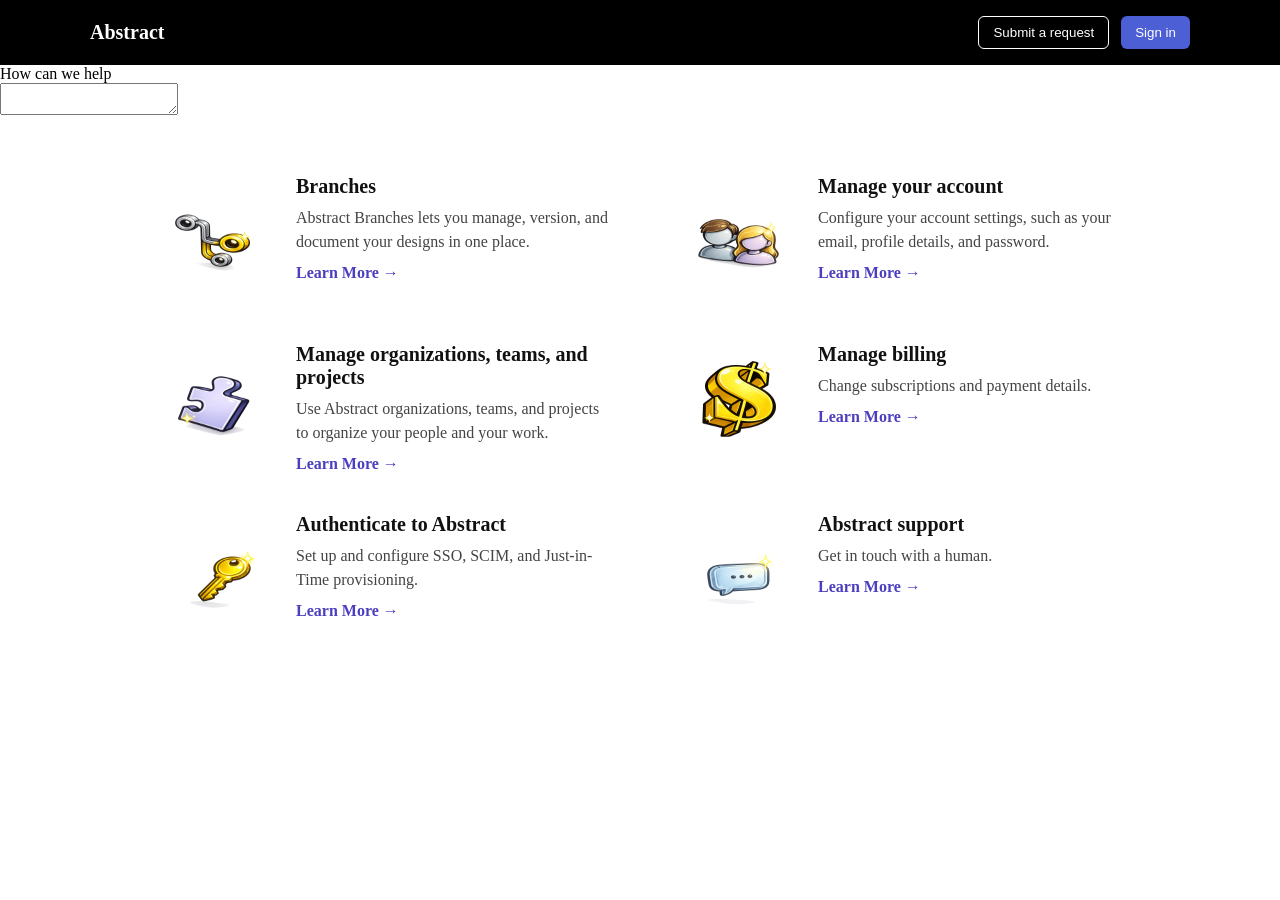
==== index.html @ 92b3b5ae "Merge pull request #4 from Richthofen97/feature/main-icons feat: add PNG icon assets and update card" ====
<!doctype html>
<html lang="en">
  <head>
    <meta charset="UTF-8" />
    <title></title>
    <link rel="stylesheet" href="Style.css" />
  </head>
  <body>
    <!-- Headerbereich - Bezad -->
    <header class="header">
      <div class="header-container">
        <div class="logo">
          <a href="#">Abstract</a>
        </div>

        <nav class="nav">
          <button class="btn submit">Submit a request</button>
          <button class="btn signin">Sign in</button>
        </nav>
      </div>
    </header>
    <!-- Searchbereich - Nikolai -->
    <section class="search">
      <div class="Überschrift">How can we help</div>
      <div class="Suchfeld">
        <textarea name="" id=""></textarea>
      </div>
    </section>
    <!-- Mainbereich - Bezad -->
    <main class="main">
      <div class="main-container">
        <div class="cards-grid">
          <article class="card">
            <div class="card-icon">
              <img src="./assets/icons/branch.png" alt="Branch icon" />
            </div>
            <div class="card-content">
              <h3 class="card-title">Branches</h3>
              <p class="card-text">
                Abstract Branches lets you manage, version, and document your
                designs in one place.
              </p>
              <a class="card-link" href="#">Learn More →</a>
            </div>
          </article>

          <article class="card">
            <div class="card-icon">
              <img src="./assets/icons/users.png" alt="Users icon" />
            </div>
            <div class="card-content">
              <h3 class="card-title">Manage your account</h3>
              <p class="card-text">
                Configure your account settings, such as your email, profile
                details, and password.
              </p>
              <a class="card-link" href="#">Learn More →</a>
            </div>
          </article>

          <article class="card">
            <div class="card-icon">
              <img src="./assets/icons/puzzle.png" alt="Puzzle icon" />
            </div>
            <div class="card-content">
              <h3 class="card-title">
                Manage organizations, teams, and projects
              </h3>
              <p class="card-text">
                Use Abstract organizations, teams, and projects to organize your
                people and your work.
              </p>
              <a class="card-link" href="#">Learn More →</a>
            </div>
          </article>

          <article class="card">
            <div class="card-icon">
              <img src="./assets/icons/dollar.png" alt="Dollar icon" />
            </div>
            <div class="card-content">
              <h3 class="card-title">Manage billing</h3>
              <p class="card-text">Change subscriptions and payment details.</p>
              <a class="card-link" href="#">Learn More →</a>
            </div>
          </article>

          <article class="card">
            <div class="card-icon">
              <img src="./assets/icons/key.png" alt="Key icon" />
            </div>
            <div class="card-content">
              <h3 class="card-title">Authenticate to Abstract</h3>
              <p class="card-text">
                Set up and configure SSO, SCIM, and Just-in-Time provisioning.
              </p>
              <a class="card-link" href="#">Learn More →</a>
            </div>
          </article>

          <article class="card">
            <div class="card-icon">
              <img src="./assets/icons/chat.png" alt="Chat icon" />
            </div>
            <div class="card-content">
              <h3 class="card-title">Abstract support</h3>
              <p class="card-text">Get in touch with a human.</p>
              <a class="card-link" href="#">Learn More →</a>
            </div>
          </article>
        </div>
      </div>
    </main>

    <!-- Footerbereich - Nikolai -->
    <footer></footer>
  </body>
</html>
---- Style.css ----
@import url(header.css);
@import url(search.css);
@import url(main.css);
@import url(footer.css);

* {
  box-sizing: border-box;
  padding: 0;
  margin: 0;
}
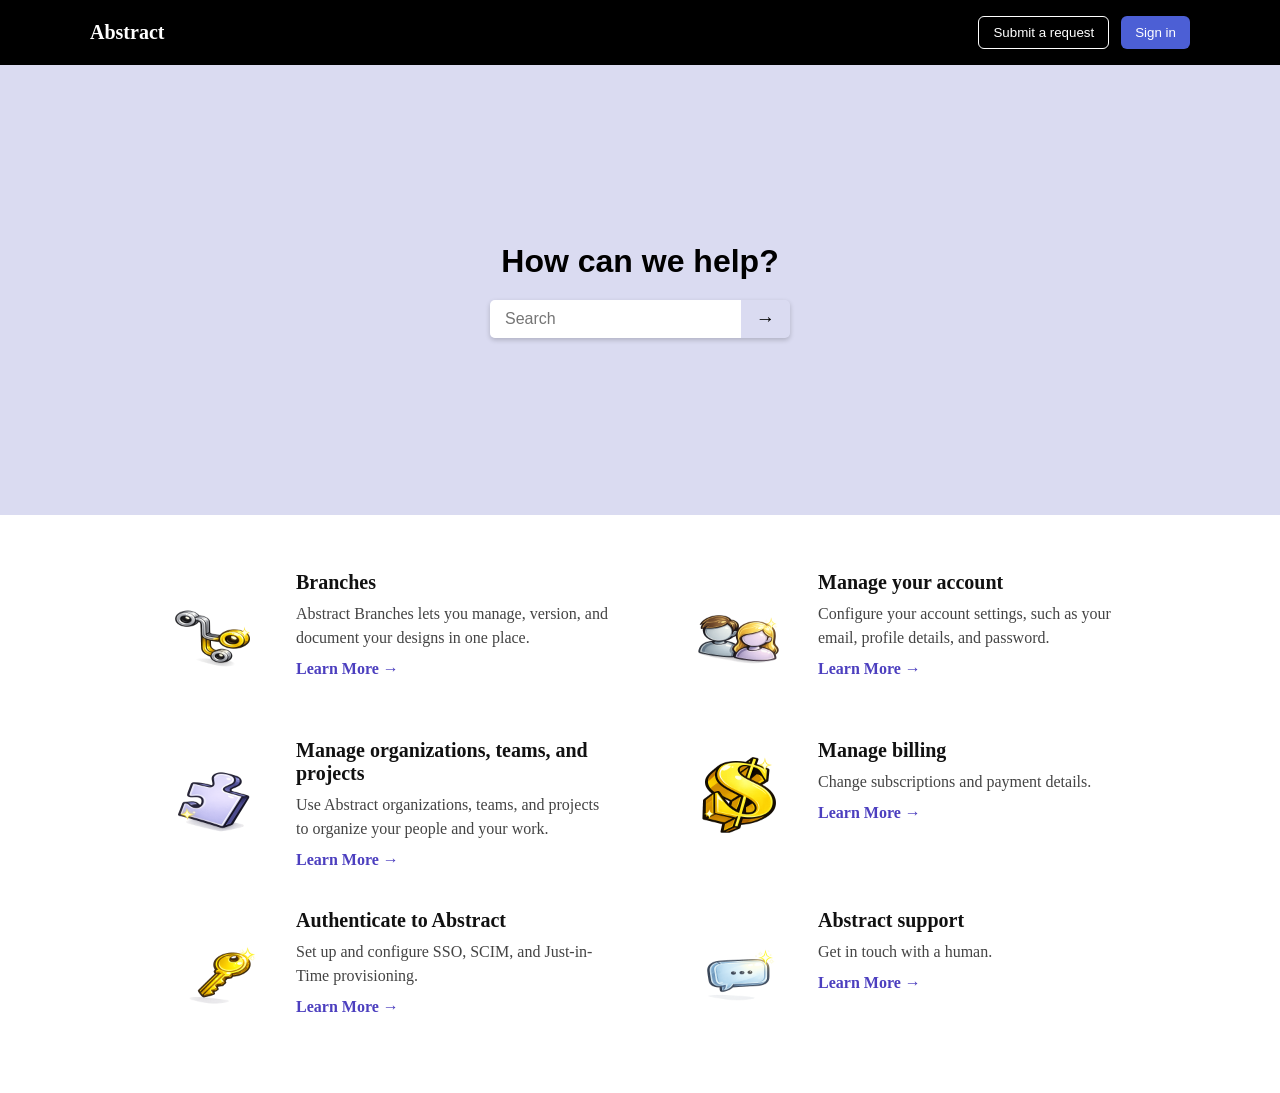
==== commit fba4749b: "Update index.html" ====
--- a/index.html
+++ b/index.html
@@ -20,12 +20,13 @@
       </div>
     </header>
     <!-- Searchbereich - Nikolai -->
-    <section class="search">
-      <div class="Überschrift">How can we help</div>
-      <div class="Suchfeld">
-        <textarea name="" id=""></textarea>
-      </div>
-    </section>
+     <div class="search-container">
+  <h1>How can we help?</h1>
+  <form class="search-box" action="#" method="get">
+    <input type="text" placeholder="Search">
+    <button type="submit">→</button>
+  </form>
+</div>
     <!-- Mainbereich - Bezad -->
     <main class="main">
       <div class="main-container">
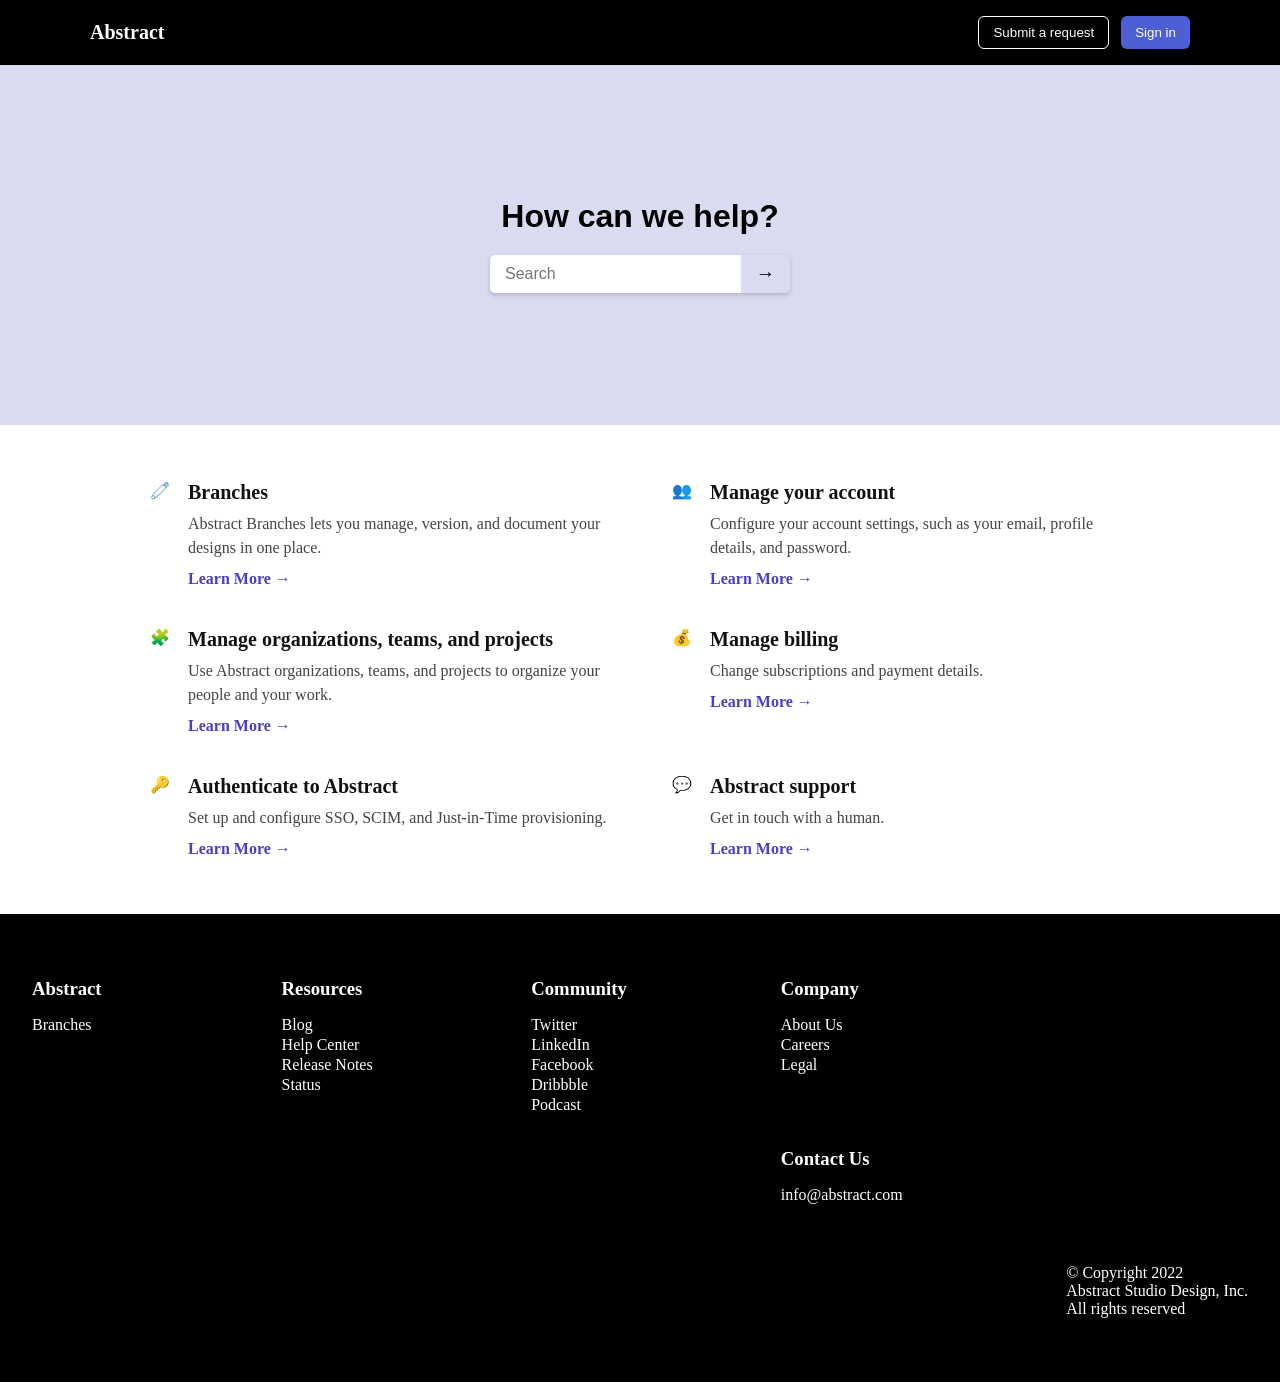
==== commit be1c6443: "Footer angepasst" ====
--- a/index.html
+++ b/index.html
@@ -20,21 +20,19 @@
       </div>
     </header>
     <!-- Searchbereich - Nikolai -->
-     <div class="search-container">
-  <h1>How can we help?</h1>
-  <form class="search-box" action="#" method="get">
-    <input type="text" placeholder="Search">
-    <button type="submit">→</button>
-  </form>
-</div>
+    <div class="search-container">
+      <h1>How can we help?</h1>
+      <form class="search-box" action="#" method="get">
+        <input type="text" placeholder="Search" />
+        <button type="submit">→</button>
+      </form>
+    </div>
     <!-- Mainbereich - Bezad -->
     <main class="main">
       <div class="main-container">
         <div class="cards-grid">
           <article class="card">
-            <div class="card-icon">
-              <img src="./assets/icons/branch.png" alt="Branch icon" />
-            </div>
+            <div class="card-icon" aria-hidden="true">🧷</div>
             <div class="card-content">
               <h3 class="card-title">Branches</h3>
               <p class="card-text">
@@ -46,9 +44,7 @@
           </article>
 
           <article class="card">
-            <div class="card-icon">
-              <img src="./assets/icons/users.png" alt="Users icon" />
-            </div>
+            <div class="card-icon" aria-hidden="true">👥</div>
             <div class="card-content">
               <h3 class="card-title">Manage your account</h3>
               <p class="card-text">
@@ -60,9 +56,7 @@
           </article>
 
           <article class="card">
-            <div class="card-icon">
-              <img src="./assets/icons/puzzle.png" alt="Puzzle icon" />
-            </div>
+            <div class="card-icon" aria-hidden="true">🧩</div>
             <div class="card-content">
               <h3 class="card-title">
                 Manage organizations, teams, and projects
@@ -76,9 +70,7 @@
           </article>
 
           <article class="card">
-            <div class="card-icon">
-              <img src="./assets/icons/dollar.png" alt="Dollar icon" />
-            </div>
+            <div class="card-icon" aria-hidden="true">💰</div>
             <div class="card-content">
               <h3 class="card-title">Manage billing</h3>
               <p class="card-text">Change subscriptions and payment details.</p>
@@ -87,9 +79,7 @@
           </article>
 
           <article class="card">
-            <div class="card-icon">
-              <img src="./assets/icons/key.png" alt="Key icon" />
-            </div>
+            <div class="card-icon" aria-hidden="true">🔑</div>
             <div class="card-content">
               <h3 class="card-title">Authenticate to Abstract</h3>
               <p class="card-text">
@@ -100,9 +90,7 @@
           </article>
 
           <article class="card">
-            <div class="card-icon">
-              <img src="./assets/icons/chat.png" alt="Chat icon" />
-            </div>
+            <div class="card-icon" aria-hidden="true">💬</div>
             <div class="card-content">
               <h3 class="card-title">Abstract support</h3>
               <p class="card-text">Get in touch with a human.</p>
@@ -114,6 +102,75 @@
     </main>
 
     <!-- Footerbereich - Nikolai -->
-    <footer></footer>
+
+    <footer class="footer">
+      <div class="footer-container">
+        <div class="footer-grid">
+          <!-- Abstract Column -->
+          <div class="footer-column">
+            <h3 class="footer-heading">Abstract</h3>
+            <ul class="footer-list">
+              <li><a href="#">Branches</a></li>
+            </ul>
+          </div>
+
+          <!-- Resources Column -->
+          <div class="footer-column">
+            <h3 class="footer-heading">Resources</h3>
+            <ul class="footer-list">
+              <li><a href="#">Blog</a></li>
+              <li><a href="#">Help Center</a></li>
+              <li><a href="#">Release Notes</a></li>
+              <li><a href="#">Status</a></li>
+            </ul>
+          </div>
+
+          <!-- Community Column -->
+          <div class="footer-column">
+            <h3 class="footer-heading">Community</h3>
+            <ul class="footer-list">
+              <li><a href="#">Twitter</a></li>
+              <li><a href="#">LinkedIn</a></li>
+              <li><a href="#">Facebook</a></li>
+              <li><a href="#">Dribbble</a></li>
+              <li><a href="#">Podcast</a></li>
+            </ul>
+          </div>
+
+          <!-- Company Column -->
+          <div class="footer-column">
+            <h3 class="footer-heading">Company</h3>
+            <ul class="footer-list">
+              <li><a href="#">About Us</a></li>
+              <li><a href="#">Careers</a></li>
+              <li><a href="#">Legal</a></li>
+            </ul>
+          </div>
+
+          <!-- Contact Column -->
+          <div class="footer-column footer-contact">
+            <h3 class="footer-heading">Contact Us</h3>
+            <p class="contact-email">info@abstract.com</p>
+          </div>
+        </div>
+
+        <!-- Bottom Section -->
+        <div class="footer-bottom">
+          <a href="#" class="social-icon" aria-label="Instagram">
+            <svg
+              width="24"
+              height="24"
+              viewBox="0 0 24 24"
+              fill="currentColor"
+            ></svg>
+          </a>
+          <div class="copyright">
+            <p>© Copyright 2022</p>
+            <p>Abstract Studio Design, Inc.</p>
+            <p>All rights reserved</p>
+          </div>
+        </div>
+      </div>
+    </footer>
   </body>
 </html>
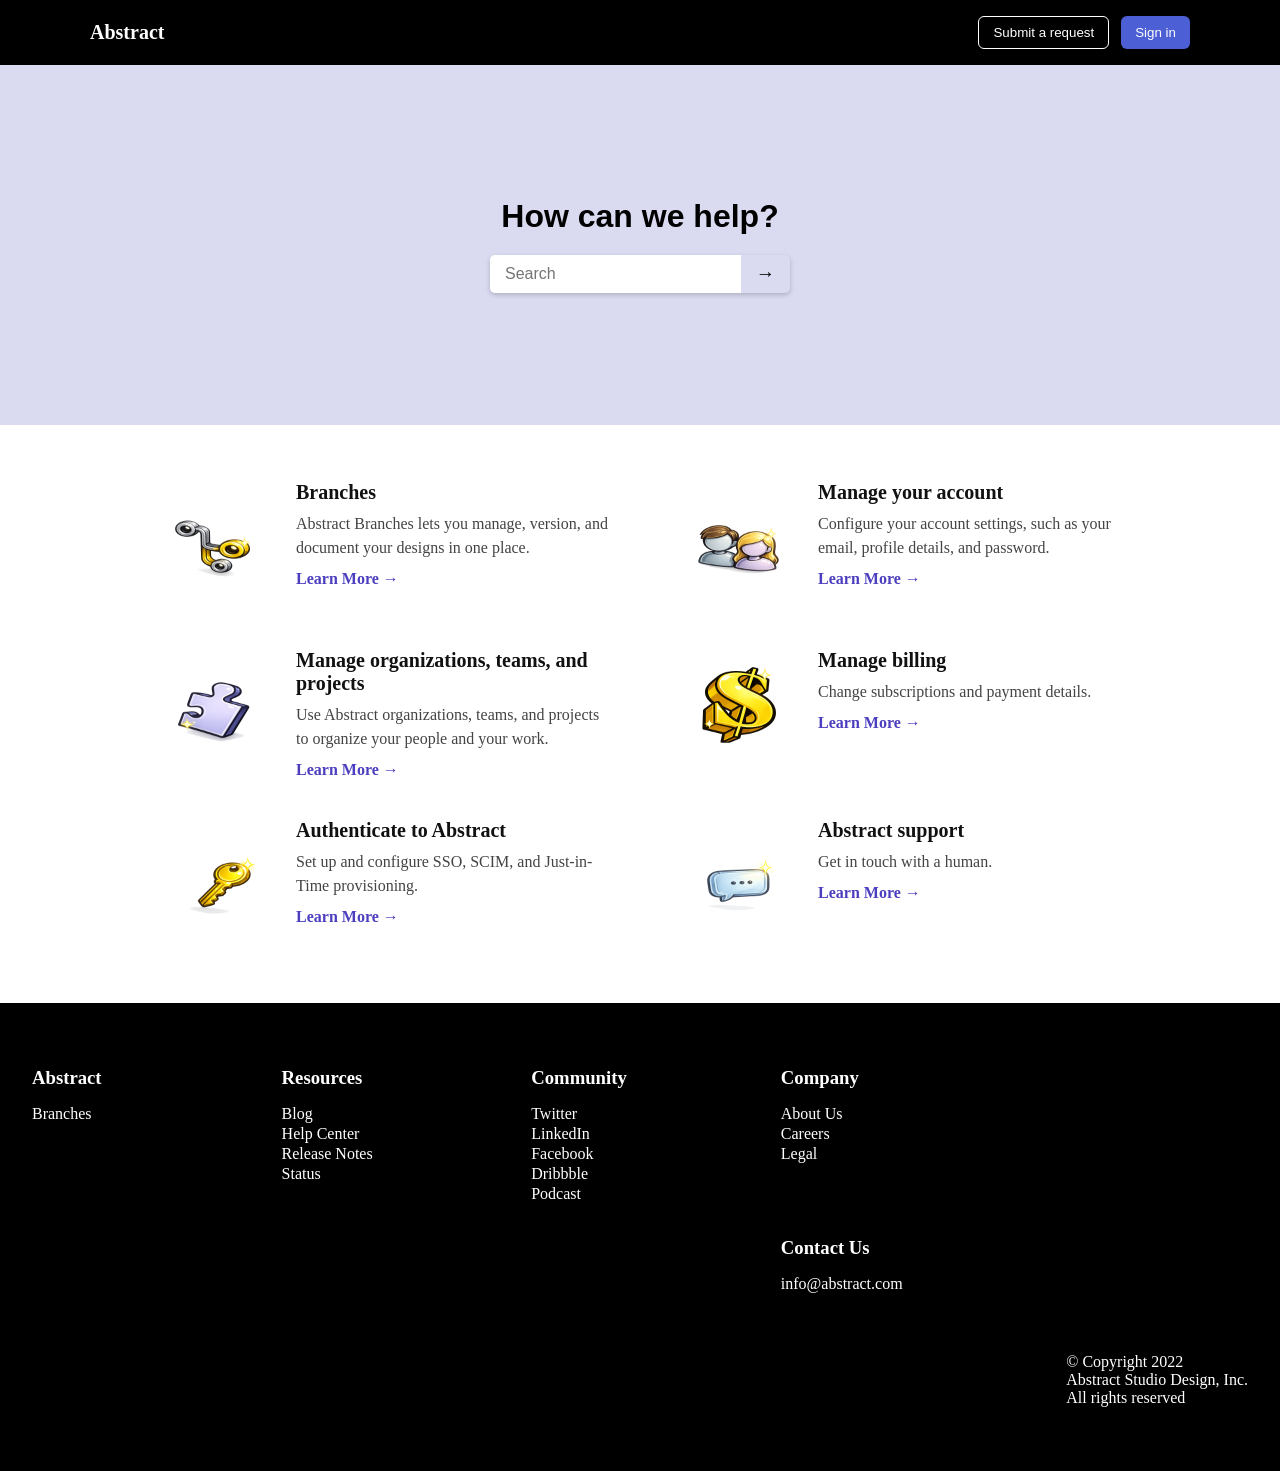
==== commit 12425e15: "Restore PNG icons in main section" ====
--- a/index.html
+++ b/index.html
@@ -6,7 +6,7 @@
     <link rel="stylesheet" href="Style.css" />
   </head>
   <body>
-    <!-- Headerbereich - Bezad -->
+    <!-- Headerbereich - Behzad -->
     <header class="header">
       <div class="header-container">
         <div class="logo">
@@ -27,12 +27,14 @@
         <button type="submit">→</button>
       </form>
     </div>
-    <!-- Mainbereich - Bezad -->
+    <!-- Mainbereich - Behzad -->
     <main class="main">
       <div class="main-container">
         <div class="cards-grid">
           <article class="card">
-            <div class="card-icon" aria-hidden="true">🧷</div>
+            <div class="card-icon">
+              <img src="./assets/icons/branch.png" alt="Branch icon" />
+            </div>
             <div class="card-content">
               <h3 class="card-title">Branches</h3>
               <p class="card-text">
@@ -44,7 +46,9 @@
           </article>
 
           <article class="card">
-            <div class="card-icon" aria-hidden="true">👥</div>
+            <div class="card-icon">
+              <img src="./assets/icons/users.png" alt="Users icon" />
+            </div>
             <div class="card-content">
               <h3 class="card-title">Manage your account</h3>
               <p class="card-text">
@@ -56,7 +60,9 @@
           </article>
 
           <article class="card">
-            <div class="card-icon" aria-hidden="true">🧩</div>
+            <div class="card-icon">
+              <img src="./assets/icons/puzzle.png" alt="Puzzle icon" />
+            </div>
             <div class="card-content">
               <h3 class="card-title">
                 Manage organizations, teams, and projects
@@ -70,7 +76,9 @@
           </article>
 
           <article class="card">
-            <div class="card-icon" aria-hidden="true">💰</div>
+            <div class="card-icon">
+              <img src="./assets/icons/dollar.png" alt="Dollar icon" />
+            </div>
             <div class="card-content">
               <h3 class="card-title">Manage billing</h3>
               <p class="card-text">Change subscriptions and payment details.</p>
@@ -79,7 +87,9 @@
           </article>
 
           <article class="card">
-            <div class="card-icon" aria-hidden="true">🔑</div>
+            <div class="card-icon">
+              <img src="./assets/icons/key.png" alt="Key icon" />
+            </div>
             <div class="card-content">
               <h3 class="card-title">Authenticate to Abstract</h3>
               <p class="card-text">
@@ -90,7 +100,9 @@
           </article>
 
           <article class="card">
-            <div class="card-icon" aria-hidden="true">💬</div>
+            <div class="card-icon">
+              <img src="./assets/icons/chat.png" alt="Chat icon" />
+            </div>
             <div class="card-content">
               <h3 class="card-title">Abstract support</h3>
               <p class="card-text">Get in touch with a human.</p>
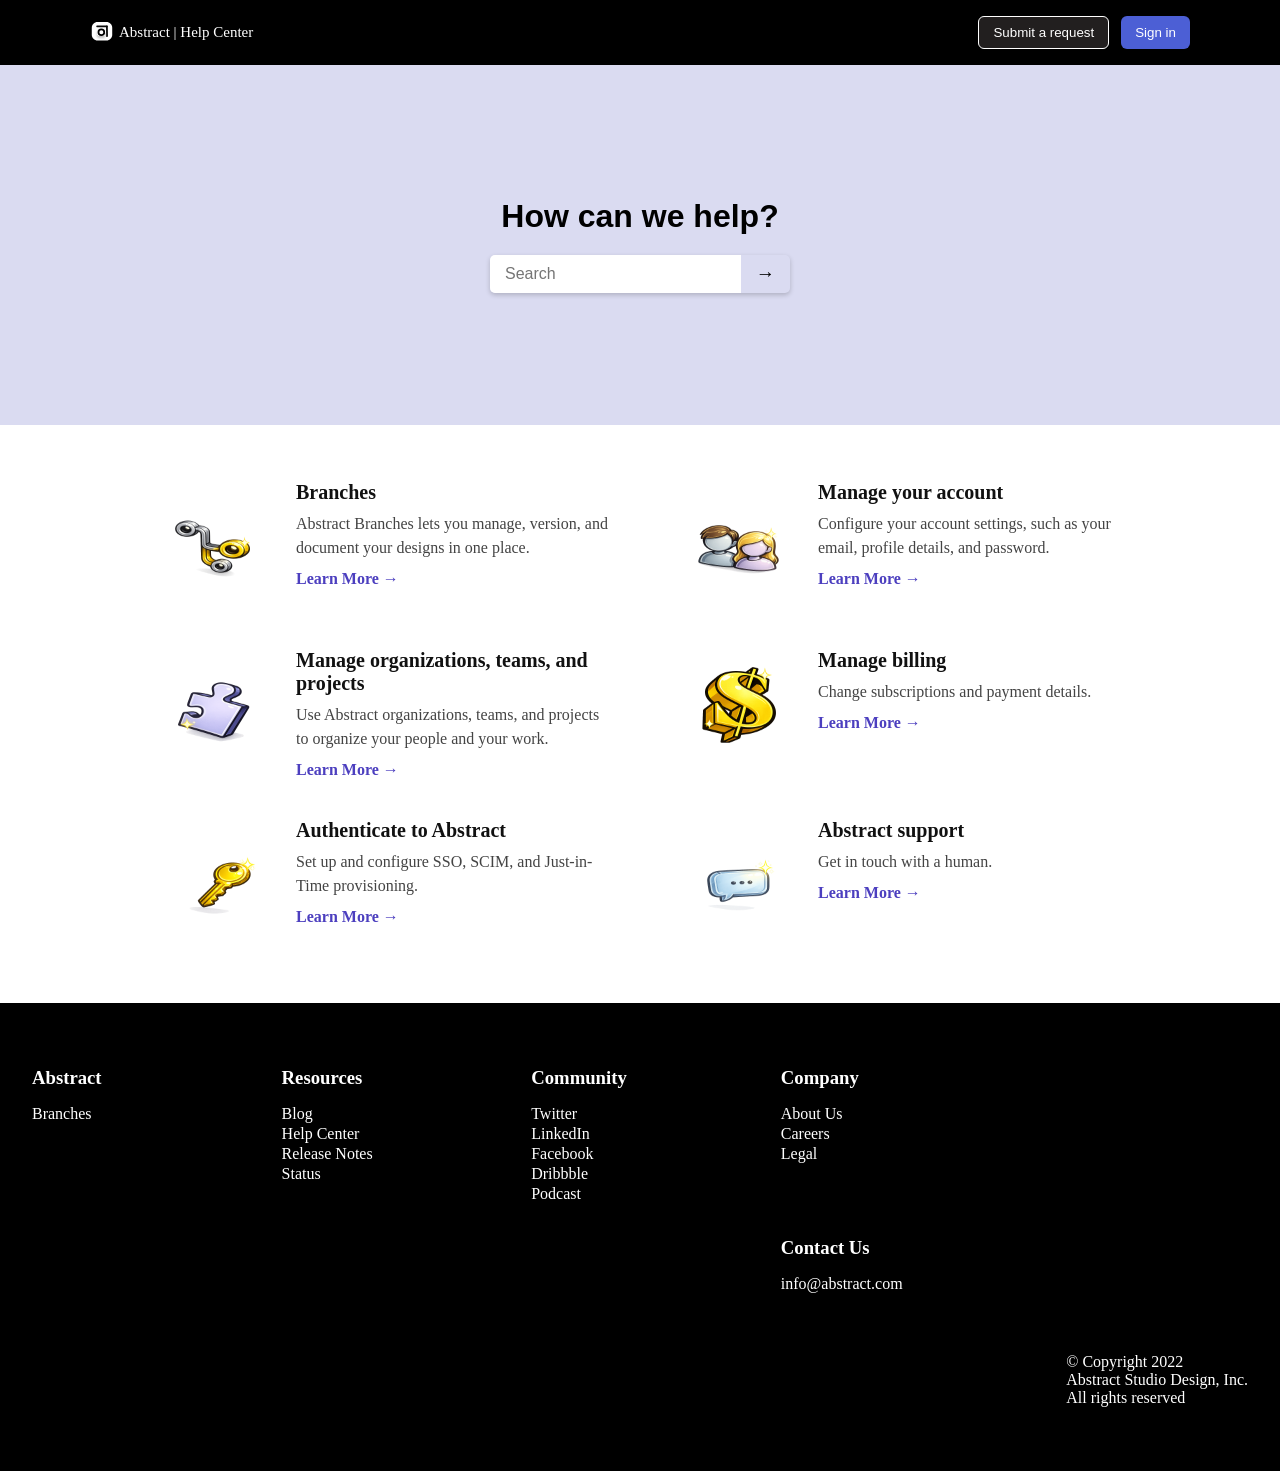
==== commit 2549ca1d: "Add SVG logo for Abstract in header" ====
--- a/index.html
+++ b/index.html
@@ -10,7 +10,14 @@
     <header class="header">
       <div class="header-container">
         <div class="logo">
-          <a href="#">Abstract</a>
+          <a href="#">
+            <img
+              src="assets/icons/abstract.svg"
+              alt="Abstract logo"
+              class="logo-icon"
+            />
+            Abstract | Help Center
+          </a>
         </div>
 
         <nav class="nav">
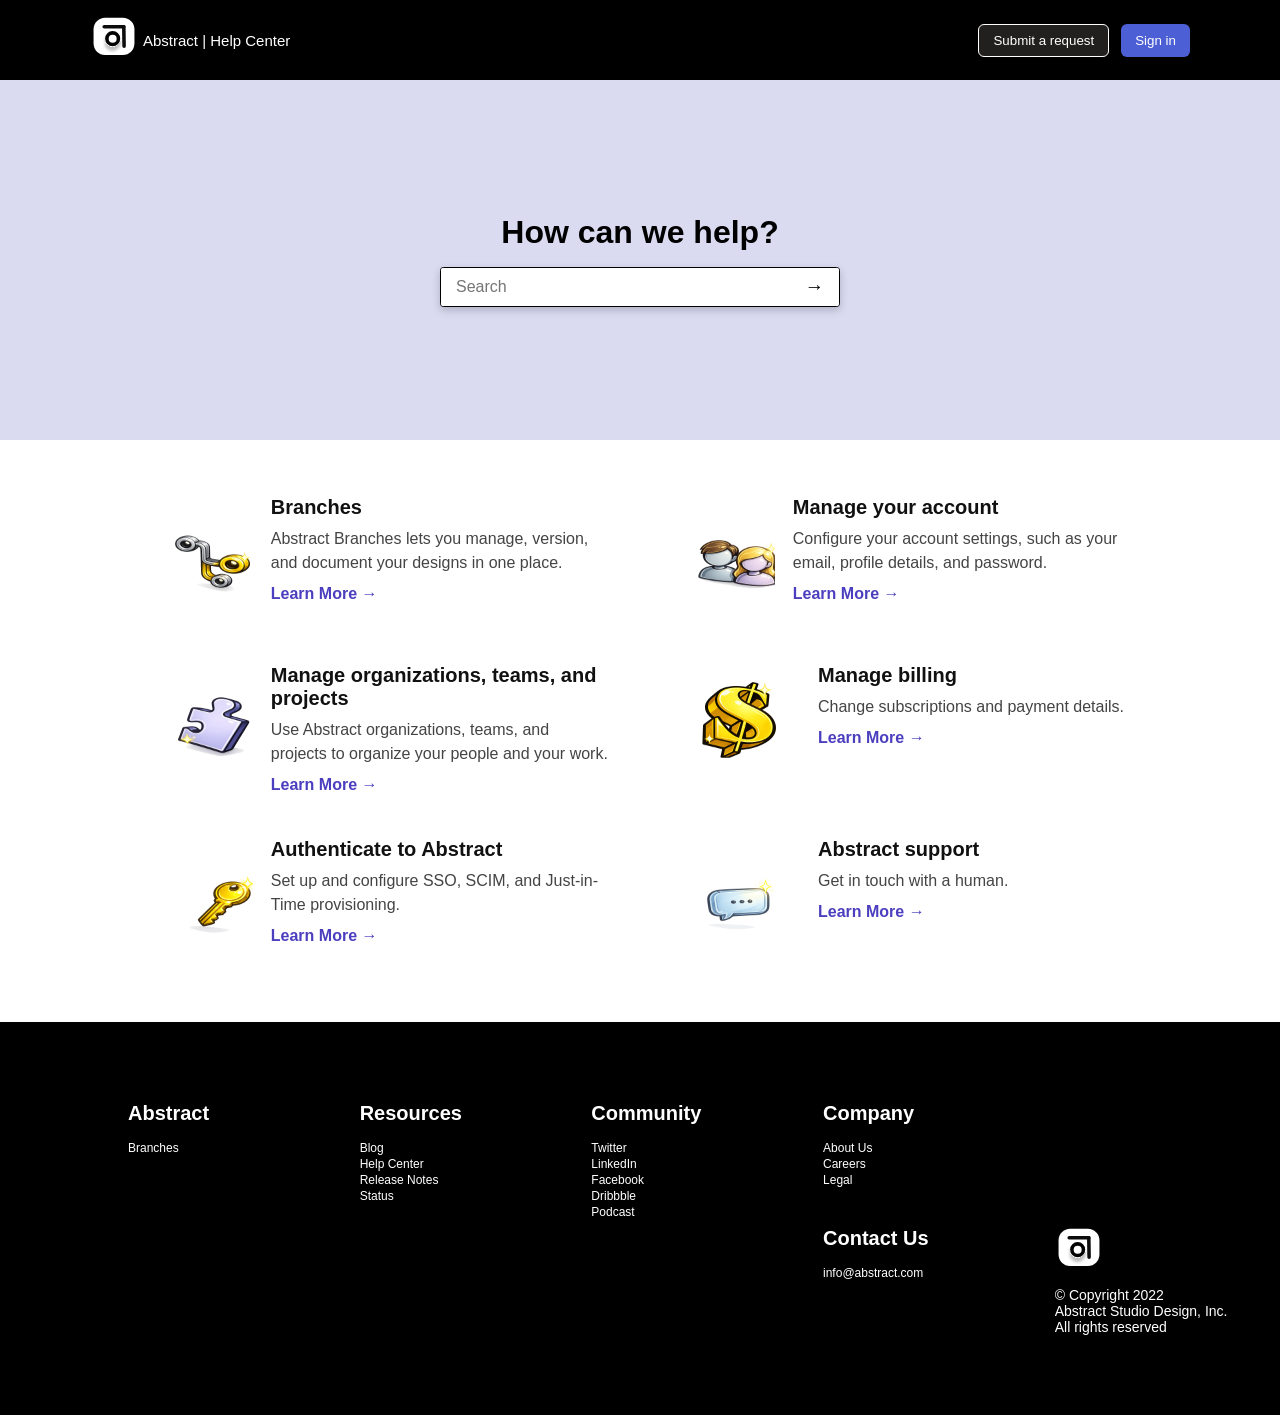
==== commit d47efbb3: "footeränderung" ====
--- a/index.html
+++ b/index.html
@@ -171,18 +171,19 @@
             <h3 class="footer-heading">Contact Us</h3>
             <p class="contact-email">info@abstract.com</p>
           </div>
+          <div class="logo">
+          <a href="#">
+            <img
+              src="assets/icons/abstract.svg"
+              alt="Abstract logo"
+              class="logo-icon"
+            />
+          </a>
         </div>
+        
 
         <!-- Bottom Section -->
         <div class="footer-bottom">
-          <a href="#" class="social-icon" aria-label="Instagram">
-            <svg
-              width="24"
-              height="24"
-              viewBox="0 0 24 24"
-              fill="currentColor"
-            ></svg>
-          </a>
           <div class="copyright">
             <p>© Copyright 2022</p>
             <p>Abstract Studio Design, Inc.</p>
--- a/Style.css
+++ b/Style.css
@@ -7,4 +7,6 @@
   box-sizing: border-box;
   padding: 0;
   margin: 0;
+  font-family: sans-serif;
+  overflow-x: hidden;
 }
